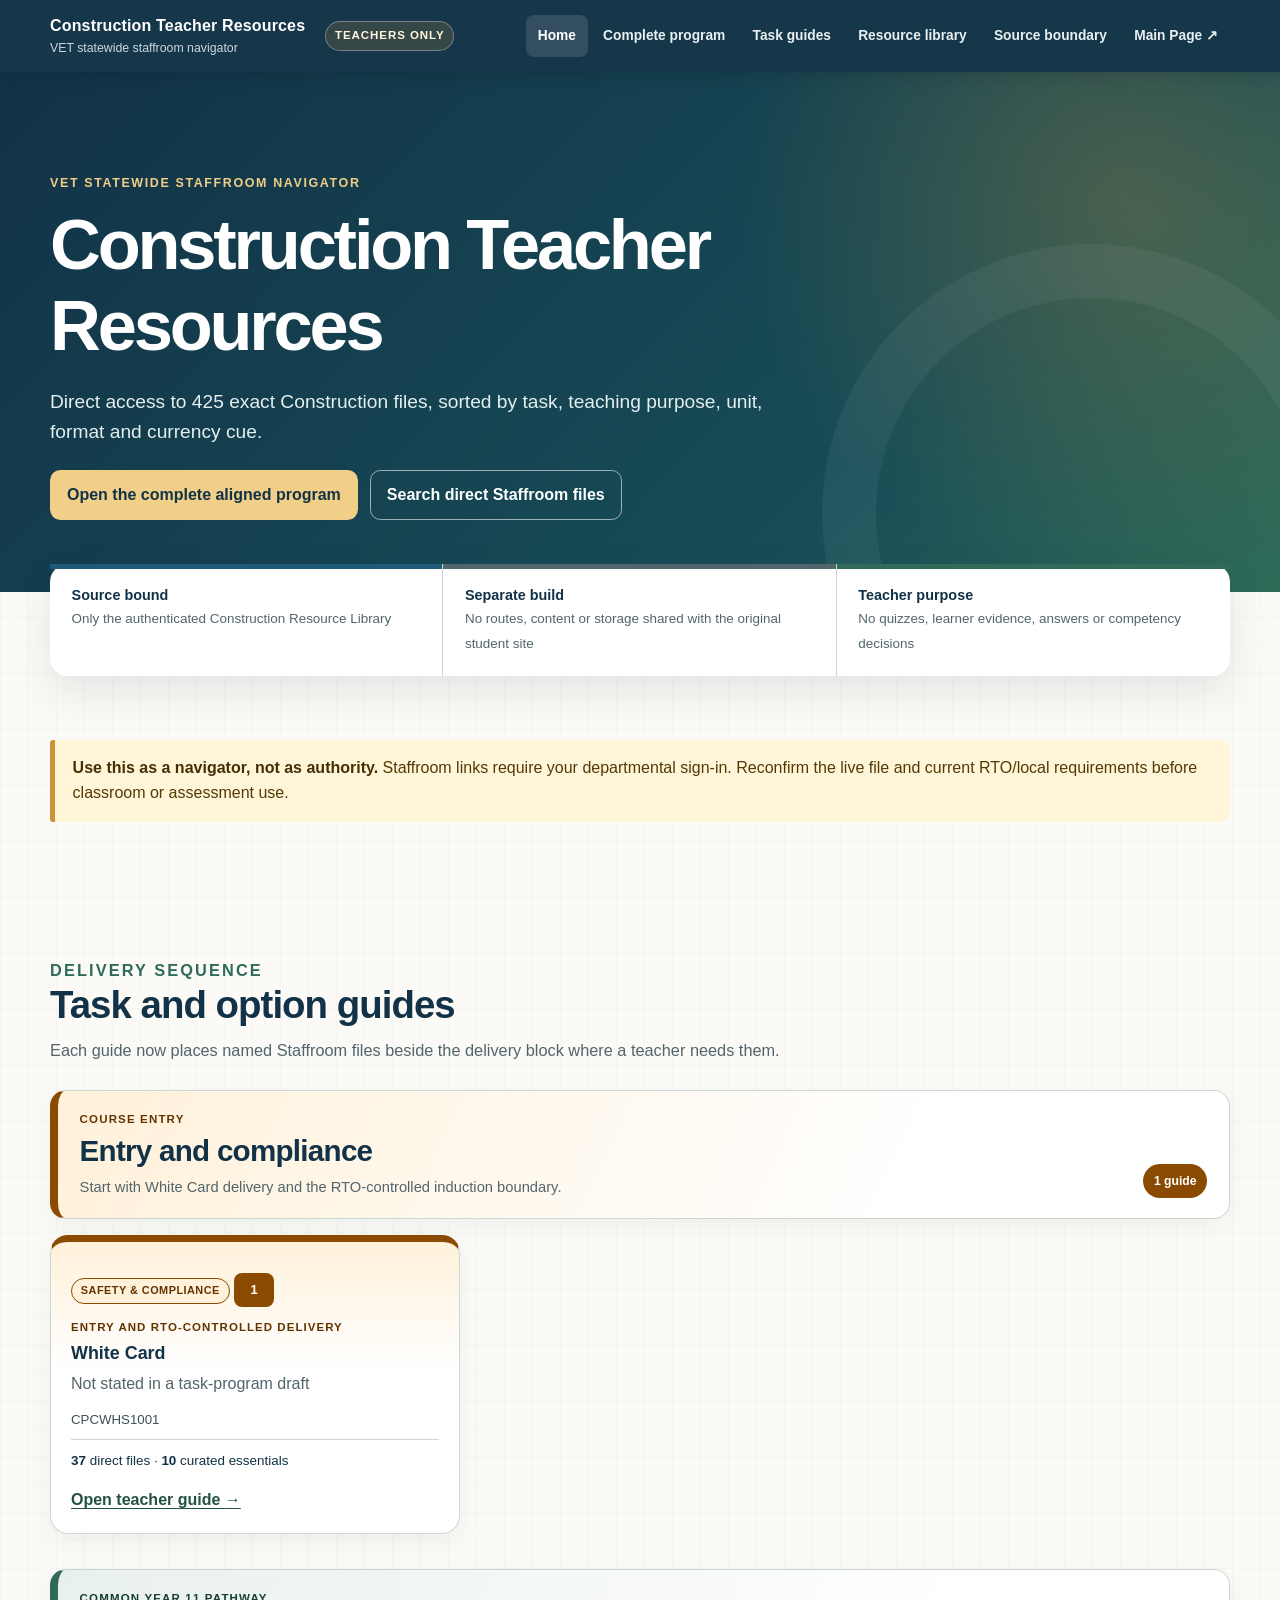
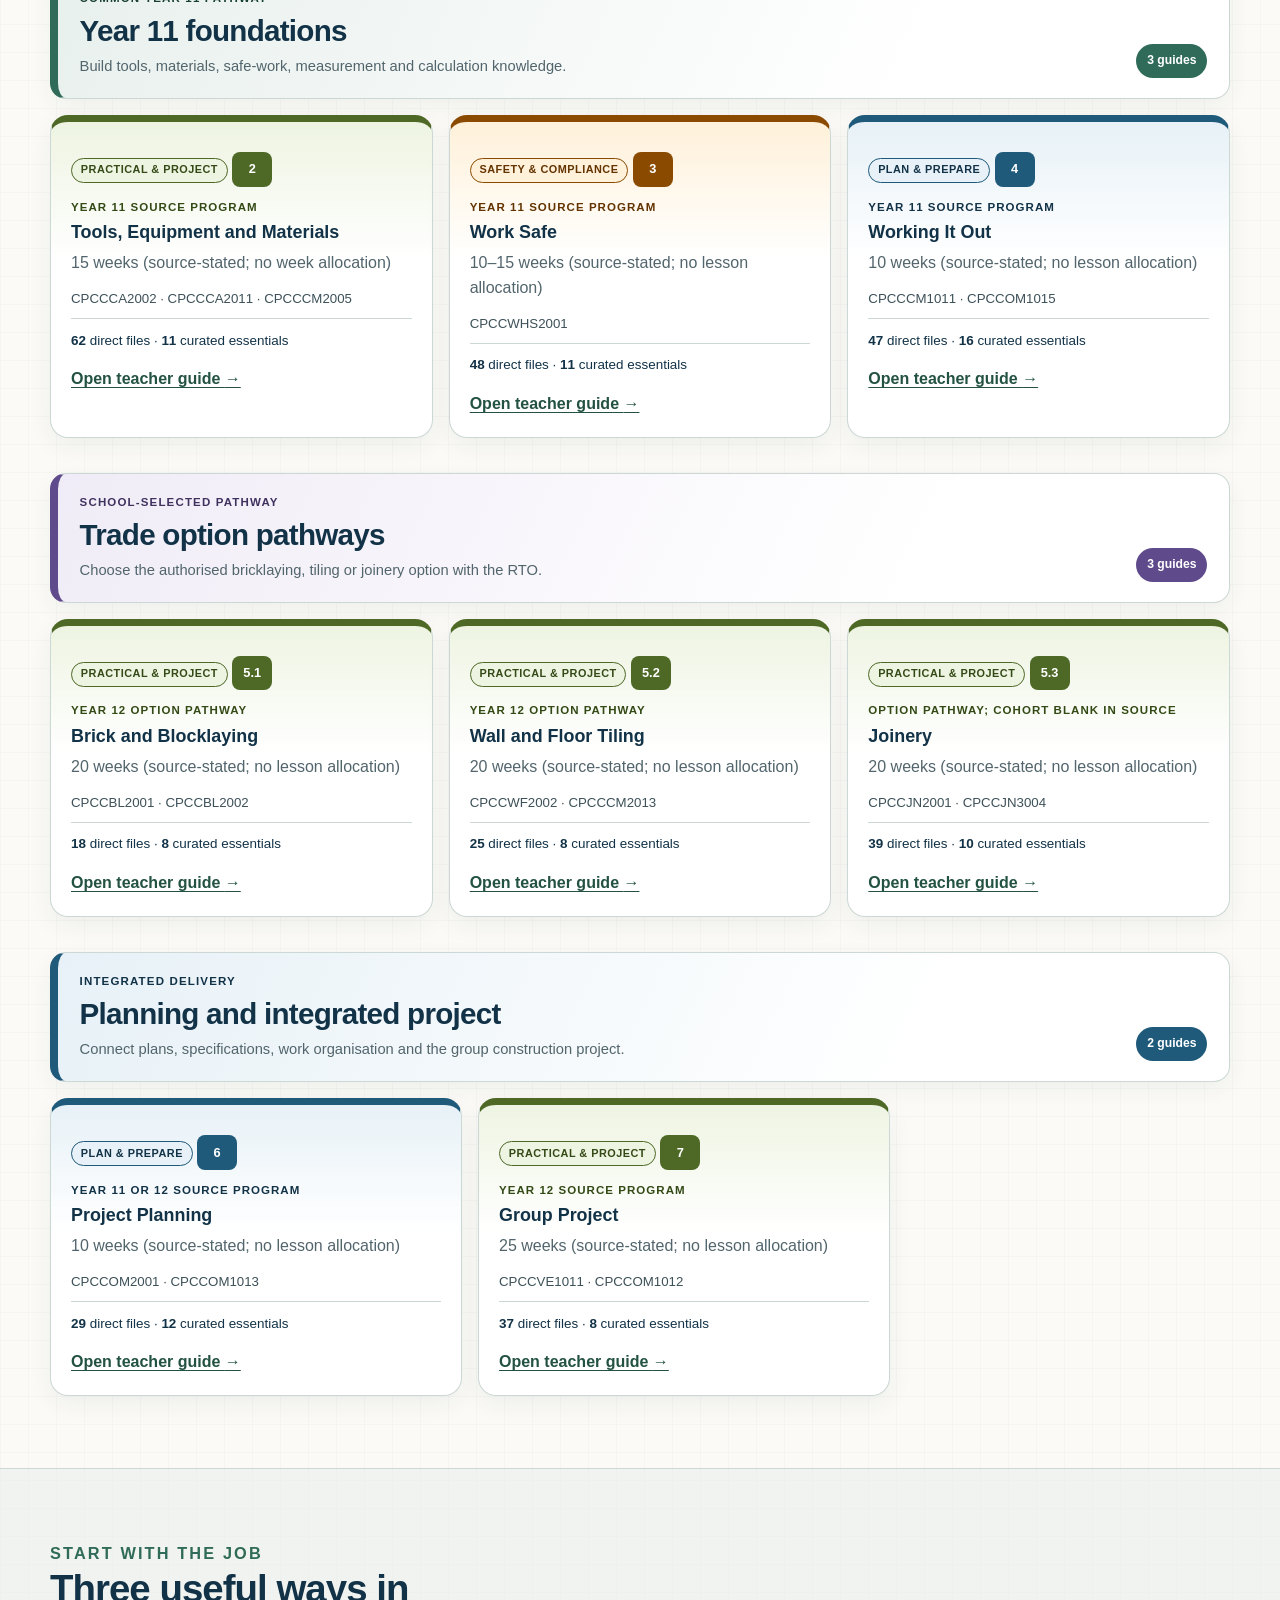
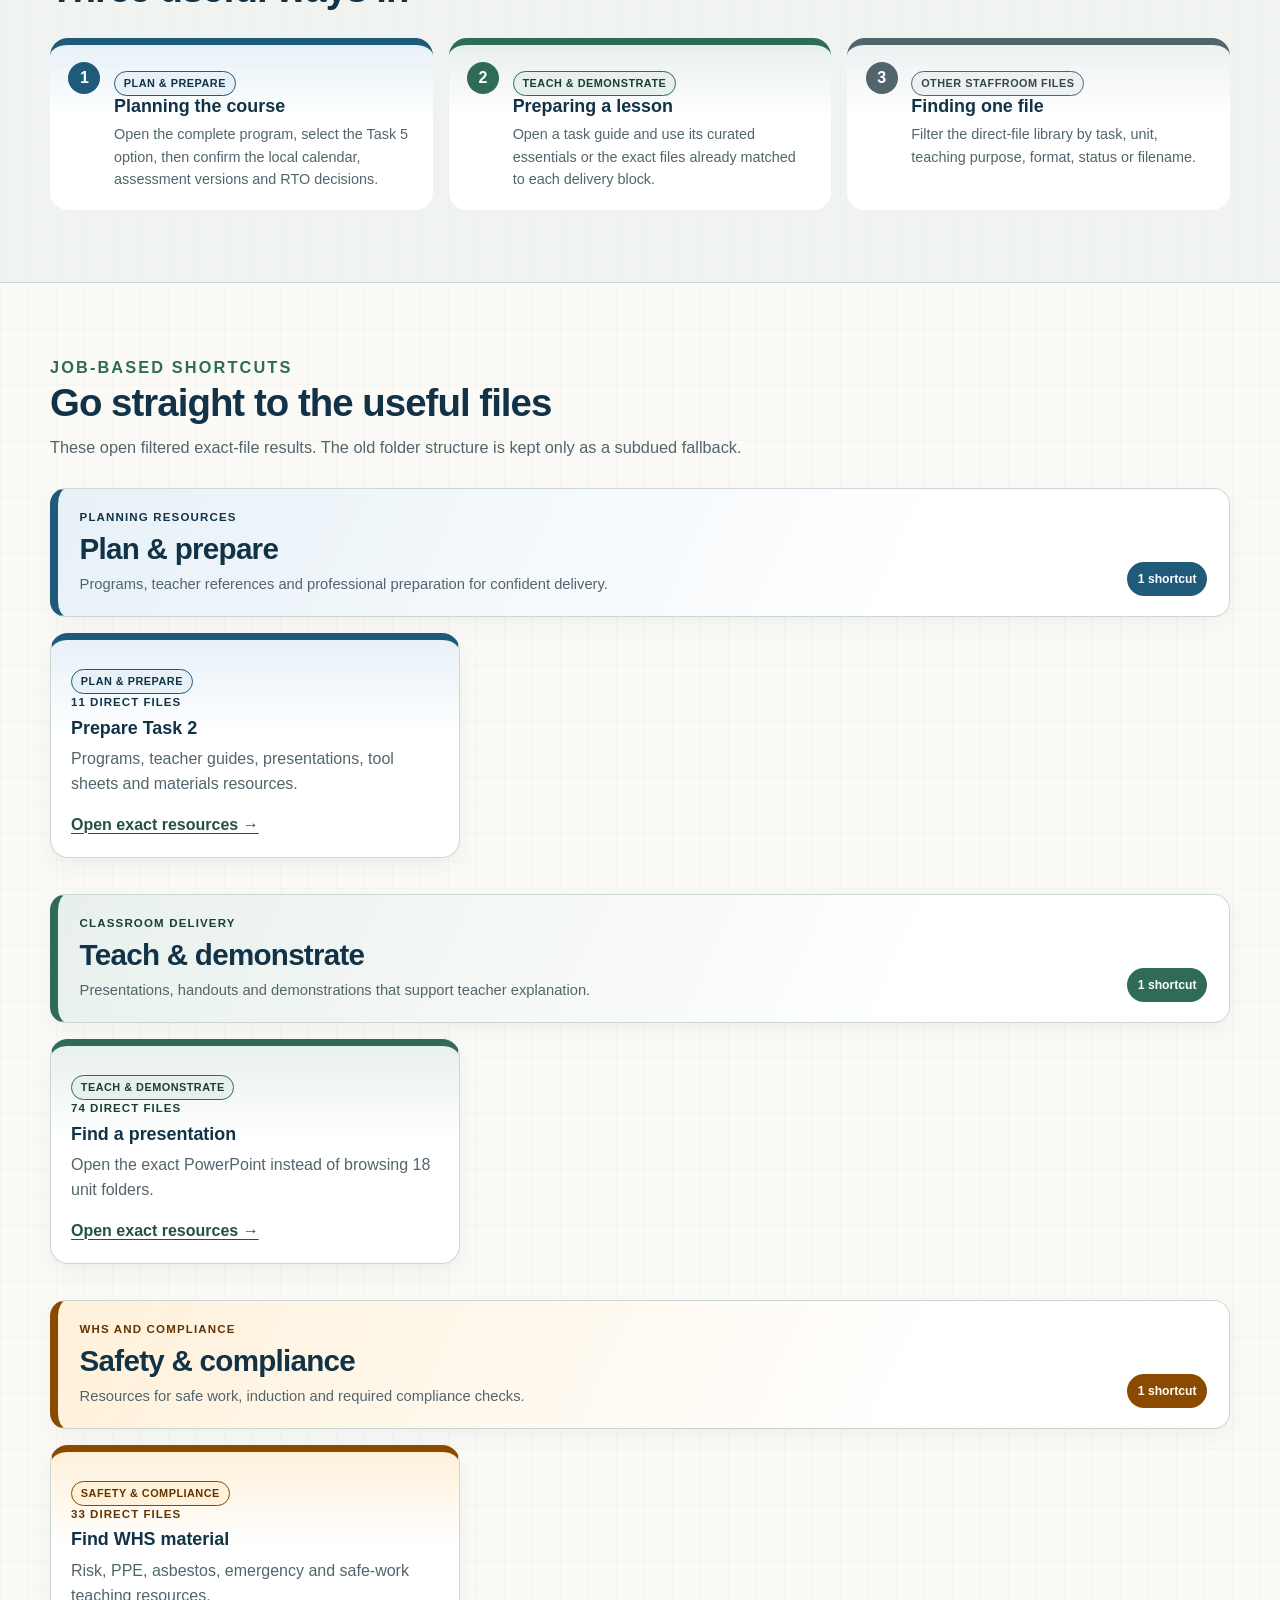
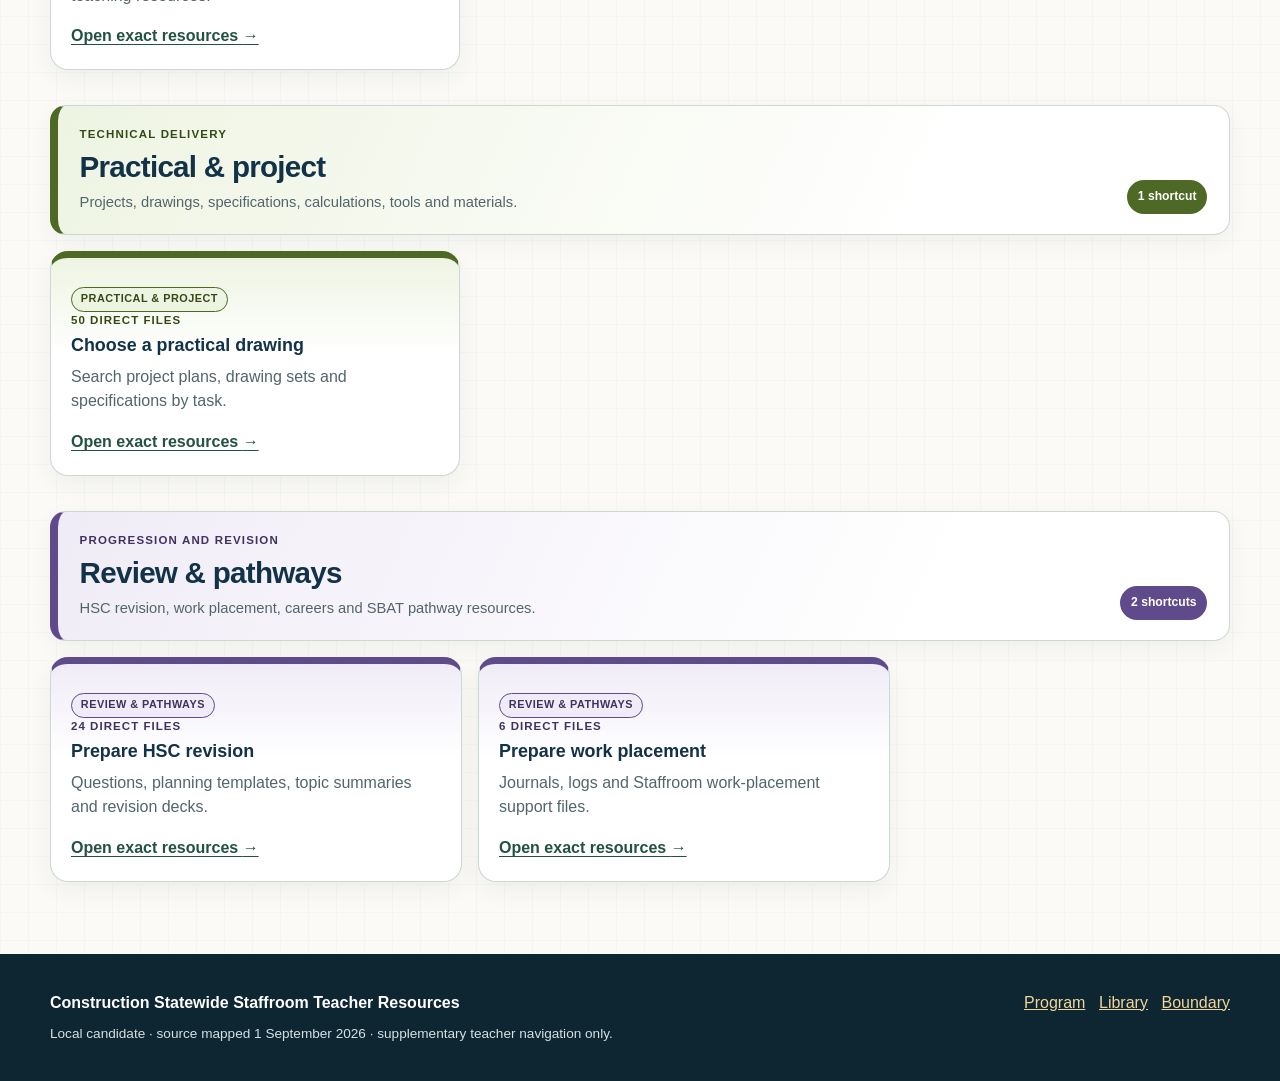
==== index.html @ 8761f5d5 "Publish Construction teacher resource navigator v0.3.0" ====
<!doctype html>
<html lang="en-AU">
<head>
  <meta charset="utf-8">
  <meta name="viewport" content="width=device-width, initial-scale=1">
  <meta name="description" content="Teacher-only navigator for Construction resources held in the VET statewide staffroom.">
  <title>Construction Statewide Staffroom Teacher Resources</title>
  <link rel="icon" href="assets/favicon.svg" type="image/svg+xml">
  <link rel="stylesheet" href="assets/styles.css">
  <script defer src="assets/site-data.js"></script>
  <script defer src="assets/resource-data.js"></script>
  <script defer src="assets/app.js"></script>
</head>
<body data-page="home">
  <a class="skip-link" href="#main">Skip to main content</a>
  <header class="site-header">
    <div class="header-inner">
      <a class="brand" href="index.html"><strong>Construction Teacher Resources</strong><span>VET statewide staffroom navigator</span></a>
      <span class="staff-chip">Teachers only</span>
      <nav class="desktop-nav" aria-label="Primary"><a data-nav="home" href="index.html">Home</a><a data-nav="program" href="program.html">Complete program</a><a data-nav="tasks" href="task.html">Task guides</a><a data-nav="library" href="library.html">Resource library</a><a data-nav="sources" href="sources.html">Source boundary</a><a href="https://stevencowell.github.io/Main-Page/">Main Page ↗</a></nav>
      <details class="mobile-nav"><summary>Menu</summary><nav aria-label="Mobile"><a data-nav="home" href="index.html">Home</a><a data-nav="program" href="program.html">Complete program</a><a data-nav="tasks" href="task.html">Task guides</a><a data-nav="library" href="library.html">Resource library</a><a data-nav="sources" href="sources.html">Source boundary</a><a href="https://stevencowell.github.io/Main-Page/">Main Page ↗</a></nav></details>
    </div>
  </header>
  <main id="main">
    <section class="hero"><div class="hero-inner"><p class="eyebrow">VET statewide staffroom navigator</p><h1>Construction Teacher Resources</h1><p class="hero-lead">Direct access to <span id="source-file-count">420</span> exact Construction files, sorted by task, teaching purpose, unit, format and currency cue.</p><div class="hero-actions"><a class="button primary" href="program.html">Open the complete aligned program</a><a class="button secondary" href="library.html">Search direct Staffroom files</a></div></div></section>
    <div class="trust-strip"><div class="trust-inner"><div class="trust-item" data-category="planning"><strong>Source bound</strong><span>Only the authenticated Construction Resource Library</span></div><div class="trust-item" data-category="reference"><strong>Separate build</strong><span>No routes, content or storage shared with the original student site</span></div><div class="trust-item" data-category="teaching"><strong>Teacher purpose</strong><span>No quizzes, learner evidence, answers or competency decisions</span></div></div></div>
    <section class="section compact"><div class="section-inner"><p class="notice"><strong>Use this as a navigator, not as authority.</strong> Staffroom links require your departmental sign-in. Reconfirm the live file and current RTO/local requirements before classroom or assessment use.</p></div></section>
    <section class="section"><div class="section-inner"><div class="section-heading"><p class="eyebrow" style="color:var(--teal)">Delivery sequence</p><h2>Task and option guides</h2><p>Each guide now places named Staffroom files beside the delivery block where a teacher needs them.</p></div><div id="task-grid" class="category-stack"></div></div></section>
    <section class="section alt"><div class="section-inner"><div class="section-heading"><p class="eyebrow" style="color:var(--teal)">Start with the job</p><h2>Three useful ways in</h2></div><div class="steps"><article class="step" data-category="planning"><p class="card-category-label">Plan &amp; prepare</p><h3>Planning the course</h3><p>Open the complete program, select the Task 5 option, then confirm the local calendar, assessment versions and RTO decisions.</p></article><article class="step" data-category="teaching"><p class="card-category-label">Teach &amp; demonstrate</p><h3>Preparing a lesson</h3><p>Open a task guide and use its curated essentials or the exact files already matched to each delivery block.</p></article><article class="step" data-category="reference"><p class="card-category-label">Other Staffroom files</p><h3>Finding one file</h3><p>Filter the direct-file library by task, unit, teaching purpose, format, status or filename.</p></article></div></div></section>
    <section class="section"><div class="section-inner"><div class="section-heading"><p class="eyebrow" style="color:var(--teal)">Job-based shortcuts</p><h2>Go straight to the useful files</h2><p>These open filtered exact-file results. The old folder structure is kept only as a subdued fallback.</p></div><div id="resource-grid" class="category-stack"></div></div></section>
  </main>
  <footer class="site-footer"><div class="footer-inner"><div><strong>Construction Statewide Staffroom Teacher Resources</strong><p>Local candidate · source mapped 1 September 2026 · supplementary teacher navigation only.</p></div><nav aria-label="Footer"><a href="program.html">Program</a><a href="library.html">Library</a><a href="sources.html">Boundary</a></nav></div></footer>
</body>
</html>
---- assets/styles.css ----
:root {
  --ink: #102a36;
  --navy: #123247;
  --teal: #2f6b58;
  --teal-dark: #235243;
  --gold: #c89437;
  --paper: #fbfaf6;
  --sand: #f1ede2;
  --mist: #e8f0ed;
  --line: #ccd8d5;
  --muted: #52656c;
  --white: #ffffff;
  --warning: #7a4e08;
  --warning-bg: #fff5d9;
  --danger: #8a2e2e;
  --shadow: 0 16px 40px rgba(18, 50, 71, 0.10);
  --radius: 18px;
  --content: 1180px;
}

* { box-sizing: border-box; }

html { scroll-behavior: smooth; }

body {
  margin: 0;
  color: var(--ink);
  background:
    linear-gradient(rgba(18, 50, 71, 0.025) 1px, transparent 1px),
    linear-gradient(90deg, rgba(18, 50, 71, 0.025) 1px, transparent 1px),
    var(--paper);
  background-size: 28px 28px;
  font-family: Arial, Helvetica, sans-serif;
  line-height: 1.55;
}

a { color: var(--teal-dark); }
a:hover { color: var(--navy); }

:focus-visible {
  outline: 3px solid var(--gold);
  outline-offset: 2px;
  box-shadow: 0 0 0 5px var(--navy);
}

.skip-link {
  position: fixed;
  left: 1rem;
  top: -6rem;
  z-index: 1000;
  padding: .8rem 1rem;
  border-radius: .5rem;
  color: var(--white);
  background: var(--navy);
}

.skip-link:focus { top: 1rem; }

.site-header {
  position: sticky;
  top: 0;
  z-index: 100;
  color: var(--white);
  background: rgba(18, 50, 71, .98);
  box-shadow: 0 2px 18px rgba(0, 0, 0, .15);
}

.header-inner {
  width: min(var(--content), calc(100% - 2rem));
  min-height: 72px;
  margin: 0 auto;
  display: flex;
  align-items: center;
  gap: 1.25rem;
}

.brand {
  min-width: 0;
  color: var(--white);
  text-decoration: none;
}

.brand strong { display: block; font-size: 1rem; letter-spacing: .01em; }
.brand span { display: block; color: #c9d9de; font-size: .77rem; }

.staff-chip {
  flex: 0 0 auto;
  padding: .3rem .55rem;
  border: 1px solid rgba(255, 255, 255, .32);
  border-radius: 999px;
  color: #fff6dd;
  background: rgba(200, 148, 55, .18);
  font-size: .72rem;
  font-weight: 700;
  letter-spacing: .08em;
  text-transform: uppercase;
}

.desktop-nav { margin-left: auto; display: flex; align-items: center; gap: .2rem; }
.desktop-nav a {
  padding: .65rem .75rem;
  border-radius: .5rem;
  color: #e8f0f2;
  font-size: .86rem;
  font-weight: 700;
  text-decoration: none;
}
.desktop-nav a:hover,
.desktop-nav a[aria-current="page"] { color: var(--white); background: rgba(255, 255, 255, .12); }

.mobile-nav { display: none; margin-left: auto; }
.mobile-nav summary { cursor: pointer; list-style: none; padding: .6rem .75rem; border: 1px solid #6f8791; border-radius: .5rem; font-weight: 700; }
.mobile-nav summary::-webkit-details-marker { display: none; }
.mobile-nav[open] nav {
  position: absolute;
  top: 64px;
  left: 1rem;
  right: 1rem;
  display: grid;
  padding: .7rem;
  border: 1px solid #5f7680;
  border-radius: .75rem;
  background: var(--navy);
  box-shadow: var(--shadow);
}
.mobile-nav nav a { padding: .72rem; color: var(--white); text-decoration: none; }

main { min-height: 70vh; }

.hero {
  position: relative;
  overflow: hidden;
  color: var(--white);
  background:
    radial-gradient(circle at 88% 25%, rgba(200, 148, 55, .28), transparent 24rem),
    linear-gradient(135deg, #123247 0%, #174d57 70%, #2f6b58 100%);
}

.hero::after {
  content: "";
  position: absolute;
  right: -80px;
  bottom: -190px;
  width: 430px;
  height: 430px;
  border: 54px solid rgba(255, 255, 255, .05);
  border-radius: 50%;
}

.hero-inner {
  position: relative;
  z-index: 1;
  width: min(var(--content), calc(100% - 2rem));
  margin: 0 auto;
  padding: clamp(3.5rem, 8vw, 6.5rem) 0 4.5rem;
}

.eyebrow {
  margin: 0 0 .7rem;
  color: #f0ce88;
  font-size: .78rem;
  font-weight: 800;
  letter-spacing: .13em;
  text-transform: uppercase;
}

h1, h2, h3 { line-height: 1.15; }
h1 { max-width: 850px; margin: 0; font-size: clamp(2.3rem, 5.5vw, 4.8rem); letter-spacing: -.045em; }
h2 { margin: 0 0 .65rem; color: var(--navy); font-size: clamp(1.65rem, 3vw, 2.45rem); letter-spacing: -.025em; }
h3 { margin: 0; color: var(--navy); font-size: 1.12rem; }

.hero-lead { max-width: 760px; margin: 1.25rem 0 0; color: #e4eff0; font-size: clamp(1rem, 2vw, 1.2rem); }

.hero-actions, .button-row { display: flex; flex-wrap: wrap; gap: .75rem; margin-top: 1.5rem; }

.button {
  display: inline-flex;
  min-height: 44px;
  align-items: center;
  justify-content: center;
  gap: .45rem;
  padding: .72rem 1rem;
  border: 1px solid transparent;
  border-radius: .65rem;
  color: var(--white);
  background: var(--teal);
  font-weight: 800;
  text-decoration: none;
  cursor: pointer;
}
.button:hover { color: var(--white); background: var(--teal-dark); }
.button.primary { color: var(--navy); background: #f2cf88; }
.button.primary:hover { background: #ffe0a1; }
.button.secondary { border-color: #9db1b8; color: var(--white); background: transparent; }
.button.secondary:hover { background: rgba(255, 255, 255, .1); }
.button.quiet { border-color: var(--line); color: var(--navy); background: var(--white); }
.button.quiet:hover { background: var(--mist); }

.trust-strip {
  margin-top: -1.75rem;
  position: relative;
  z-index: 2;
}

.trust-inner {
  width: min(var(--content), calc(100% - 2rem));
  margin: 0 auto;
  display: grid;
  grid-template-columns: repeat(3, 1fr);
  border-radius: var(--radius);
  background: var(--white);
  box-shadow: var(--shadow);
}

.trust-item { padding: 1.25rem 1.35rem; border-right: 1px solid var(--line); }
.trust-item:last-child { border-right: 0; }
.trust-item strong { display: block; color: var(--navy); font-size: .9rem; }
.trust-item span { color: var(--muted); font-size: .84rem; }

.section { padding: 4.5rem 0; }
.section.compact { padding: 3rem 0; }
.section.alt { background: rgba(232, 240, 237, .58); border-block: 1px solid var(--line); }
.section-inner { width: min(var(--content), calc(100% - 2rem)); margin: 0 auto; }
.section-heading { max-width: 780px; margin-bottom: 1.7rem; }
.section-heading p { margin: 0; color: var(--muted); font-size: 1.02rem; }

[data-category="planning"] { --category-accent: #1f5a7a; --category-soft: #e7f1f7; --category-text: #123247; }
[data-category="teaching"] { --category-accent: #2f6b58; --category-soft: #e8f0ed; --category-text: #173f33; }
[data-category="safety"] { --category-accent: #8a4b00; --category-soft: #fff1da; --category-text: #633300; }
[data-category="practical"] { --category-accent: #4e6826; --category-soft: #eef4e2; --category-text: #344a16; }
[data-category="pathways"] { --category-accent: #5f4b8b; --category-soft: #f0ecf7; --category-text: #40325f; }
[data-category="controlled"] { --category-accent: #8a2e2e; --category-soft: #fff0ed; --category-text: #5f2222; }
[data-category="reference"] { --category-accent: #52656c; --category-soft: #edf1f2; --category-text: #34464c; }

.category-stack { display: grid; gap: 2.2rem; }
.category-group { min-width: 0; }
.category-banner {
  display: flex;
  min-width: 0;
  align-items: end;
  justify-content: space-between;
  gap: 1.4rem;
  margin-bottom: 1rem;
  padding: 1.25rem 1.35rem;
  border: 1px solid var(--line);
  border-left: 8px solid var(--category-accent);
  border-radius: 1rem;
  background: linear-gradient(115deg, var(--category-soft), rgba(255, 255, 255, .96) 74%);
  box-shadow: 0 7px 22px rgba(18, 50, 71, .055);
}
.category-banner > div { min-width: 0; }
.category-banner h2, .category-banner h3 { margin: 0; color: var(--navy); }
.category-banner h3 { font-size: clamp(1.35rem, 2.6vw, 1.85rem); letter-spacing: -.025em; }
.category-banner p:not(.category-kicker) { max-width: 760px; margin: .45rem 0 0; color: var(--muted); font-size: .92rem; }
.category-kicker {
  margin: 0 0 .35rem;
  color: var(--category-text);
  font-size: .72rem;
  font-weight: 900;
  letter-spacing: .1em;
  text-transform: uppercase;
}
.category-count {
  flex: 0 0 auto;
  display: inline-flex;
  min-height: 34px;
  align-items: center;
  padding: .38rem .68rem;
  border-radius: 999px;
  color: var(--white);
  background: var(--category-accent);
  font-size: .76rem;
  font-weight: 800;
  white-space: nowrap;
}
.category-card-grid.cards-1 { max-width: 410px; grid-template-columns: minmax(0, 410px); }
.category-card-grid.cards-2 { max-width: 840px; grid-template-columns: repeat(2, minmax(0, 1fr)); }
.category-section .category-banner { margin-bottom: 1.35rem; }
.category-hero { box-shadow: inset 0 -8px 0 var(--category-accent); }

.notice {
  padding: 1rem 1.1rem;
  border-left: 5px solid var(--gold);
  border-radius: .2rem .7rem .7rem .2rem;
  color: #543905;
  background: var(--warning-bg);
}
.notice strong { color: #453004; }
.notice.danger { border-left-color: var(--danger); color: #5f2222; background: #fff0ed; }

.card-grid { display: grid; grid-template-columns: repeat(3, minmax(0, 1fr)); gap: 1rem; }
.card {
  min-width: 0;
  padding: 1.25rem;
  border: 1px solid var(--line);
  border-radius: var(--radius);
  background: rgba(255, 255, 255, .92);
  box-shadow: 0 8px 24px rgba(18, 50, 71, .06);
}
.card:hover { border-color: #91aba3; box-shadow: 0 12px 28px rgba(18, 50, 71, .1); }
.card .kicker { margin: 0 0 .35rem; color: var(--teal); font-size: .72rem; font-weight: 800; letter-spacing: .09em; text-transform: uppercase; }
.card p { margin: .55rem 0 0; color: var(--muted); }
.card .meta { margin-top: .8rem; color: #3d5158; font-size: .83rem; }
.card-actions { display: flex; flex-wrap: wrap; gap: .45rem; margin-top: 1rem; }
.text-link { font-weight: 800; text-decoration-thickness: 1px; text-underline-offset: 3px; }

.task-card { position: relative; padding-top: 1.7rem; }
.task-number {
  display: inline-grid;
  min-width: 2.5rem;
  height: 2.15rem;
  place-items: center;
  margin-bottom: .75rem;
  padding: 0 .5rem;
  border-radius: .5rem;
  color: var(--white);
  background: var(--navy);
  font-size: .8rem;
  font-weight: 800;
}

.steps { display: grid; grid-template-columns: repeat(3, minmax(0, 1fr)); gap: 1rem; counter-reset: steps; }
.step { position: relative; padding: 1.25rem 1.25rem 1.25rem 4rem; border-radius: var(--radius); background: var(--sand); counter-increment: steps; }
.step::before { content: counter(steps); position: absolute; left: 1.15rem; top: 1.1rem; width: 2rem; height: 2rem; display: grid; place-items: center; border-radius: 50%; color: var(--white); background: var(--teal); font-weight: 800; }
.step p { margin: .4rem 0 0; color: var(--muted); font-size: .9rem; }

.page-hero { color: var(--white); background: linear-gradient(135deg, var(--navy), #235968); }
.page-hero .hero-inner { padding-block: 3rem; }
.page-hero h1 { font-size: clamp(2rem, 4.5vw, 3.6rem); }

.breadcrumb { display: flex; flex-wrap: wrap; gap: .35rem; margin-bottom: 1rem; color: #cfdee2; font-size: .85rem; }
.breadcrumb a { color: #ecf5f6; }

.control-grid { display: grid; grid-template-columns: repeat(2, minmax(0, 1fr)); overflow: hidden; border: 1px solid var(--line); border-radius: var(--radius); background: var(--white); }
.control-item { display: grid; grid-template-columns: minmax(8rem, .7fr) minmax(0, 1.3fr); border-bottom: 1px solid var(--line); }
.control-item:nth-last-child(-n+2) { border-bottom: 0; }
.control-label, .control-value { padding: .8rem .9rem; }
.control-label { color: var(--navy); background: var(--mist); font-size: .8rem; font-weight: 800; }
.control-value { min-width: 0; overflow-wrap: anywhere; }

.table-wrap { max-width: 100%; overflow-x: auto; border: 1px solid var(--line); border-radius: .8rem; background: var(--white); }
.table-wrap:focus { outline: 3px solid var(--gold); outline-offset: 2px; }
table { width: 100%; border-collapse: collapse; }
th, td { padding: .75rem .8rem; border-bottom: 1px solid var(--line); text-align: left; vertical-align: top; }
th { color: var(--white); background: var(--navy); font-size: .82rem; }
td { font-size: .9rem; }
tbody tr:nth-child(even) { background: #f8faf7; }
tbody tr:last-child td { border-bottom: 0; }

.sequence { display: grid; gap: .8rem; }
.sequence-item { display: grid; grid-template-columns: 3.2rem 1fr; gap: 1rem; padding: 1rem; border: 1px solid var(--line); border-radius: .8rem; background: var(--white); }
.sequence-index { width: 2.65rem; height: 2.65rem; display: grid; place-items: center; border-radius: .55rem; color: var(--white); background: var(--teal); font-size: .82rem; font-weight: 800; }
.sequence-item p { margin: .4rem 0 0; color: var(--muted); }
.sequence-meta { display: grid; grid-template-columns: 1fr 1fr; gap: .75rem; margin-top: .75rem; font-size: .84rem; }
.sequence-meta div { padding: .65rem .7rem; border-radius: .55rem; background: var(--sand); }
.sequence-item[data-category] { border-left: 5px solid var(--category-accent); background: linear-gradient(100deg, var(--category-soft), var(--white) 30%); }

.check-list { margin: 1rem 0 0; padding-left: 1.2rem; }
.check-list li { margin: .45rem 0; }

.task-switcher { display: grid; grid-template-columns: minmax(11rem, 18rem) 1fr; gap: 1rem; align-items: end; margin-bottom: 1.5rem; }
label { display: block; margin-bottom: .35rem; color: var(--navy); font-size: .82rem; font-weight: 800; }
select, input[type="search"] { width: 100%; min-height: 46px; padding: .7rem .8rem; border: 1px solid #91a7ae; border-radius: .55rem; color: var(--ink); background: var(--white); font: inherit; }

.search-panel { display: grid; grid-template-columns: 1fr auto; gap: .8rem; align-items: end; margin-bottom: 1.3rem; }
.result-count { margin: 0 0 .7rem; color: var(--muted); font-size: .86rem; }

.library-group { margin: 1.3rem 0; border: 1px solid var(--line); border-radius: var(--radius); background: var(--white); overflow: hidden; }
.library-head { display: grid; grid-template-columns: 1fr auto; gap: 1rem; align-items: center; padding: 1.1rem 1.2rem; background: var(--mist); }
.library-head p { margin: .35rem 0 0; color: var(--muted); }
.currency-note { margin: 0; padding: .8rem 1.2rem; border-top: 1px solid var(--line); color: var(--warning); background: #fffaf0; font-size: .84rem; }
.resource-list { list-style: none; margin: 0; padding: 0; display: grid; grid-template-columns: repeat(2, minmax(0, 1fr)); }
.resource-list li { min-width: 0; border-top: 1px solid var(--line); }
.resource-list li:nth-child(odd) { border-right: 1px solid var(--line); }
.resource-list a { display: flex; min-height: 48px; align-items: center; justify-content: space-between; gap: .75rem; padding: .75rem 1rem; color: var(--ink); text-decoration: none; overflow-wrap: anywhere; }
.resource-list a:hover { background: #f7faf8; }
.resource-list .arrow { flex: 0 0 auto; color: var(--teal); font-weight: 800; }

.direct-count {
  padding-top: .7rem;
  border-top: 1px solid var(--line);
  color: var(--navy) !important;
  font-size: .84rem;
}

.resource-card-grid {
  display: grid;
  grid-template-columns: repeat(3, minmax(0, 1fr));
  gap: 1rem;
}

.resource-card {
  min-width: 0;
  display: flex;
  flex-direction: column;
  padding: 1.05rem;
  border: 1px solid var(--line);
  border-radius: .9rem;
  background: var(--white);
  box-shadow: 0 7px 20px rgba(18, 50, 71, .055);
}

.resource-card:hover { border-color: #8da89f; }
.resource-card h3 { margin-top: .65rem; overflow-wrap: anywhere; font-size: 1rem; }
.resource-purpose { margin: .55rem 0 0; color: var(--muted); font-size: .88rem; }
.resource-badges, .tag-row { display: flex; flex-wrap: wrap; gap: .35rem; }

.card[data-category],
.resource-card[data-category],
.step[data-category] {
  border-top: 7px solid var(--category-accent);
  background: linear-gradient(180deg, var(--category-soft) 0, rgba(255, 255, 255, .98) 44%);
}
.card[data-category]:hover,
.resource-card[data-category]:hover { border-color: #91aba3; border-top-color: var(--category-accent); }
.card[data-category] .kicker { color: var(--category-text); }
.task-card[data-category] .task-number,
.sequence-item[data-category] .sequence-index,
.step[data-category]::before { background: var(--category-accent); }
.trust-item[data-category] { box-shadow: inset 0 5px 0 var(--category-accent); }

.card-category-line {
  display: flex;
  min-width: 0;
  flex-wrap: wrap;
  align-items: center;
  gap: .45rem .65rem;
  margin-bottom: .75rem;
}
.card-category-label {
  display: inline-flex;
  width: fit-content;
  max-width: 100%;
  align-items: center;
  margin: 0 0 .7rem;
  padding: .3rem .55rem;
  border: 1px solid var(--category-accent);
  border-radius: 999px;
  color: var(--category-text) !important;
  background: var(--category-soft);
  font-size: .68rem !important;
  font-weight: 900;
  letter-spacing: .045em;
  line-height: 1.25;
  text-transform: uppercase;
  overflow-wrap: anywhere;
}
.card-category-line .card-category-label { margin: 0; }
.purpose-label { min-width: 0; color: #4f6269; font-size: .73rem; font-weight: 800; overflow-wrap: anywhere; }

.file-badge, .status-badge, .tag, .mini-file {
  display: inline-flex;
  align-items: center;
  width: fit-content;
  padding: .22rem .45rem;
  border-radius: .35rem;
  font-size: .68rem;
  font-weight: 800;
  line-height: 1.25;
}

.file-badge { color: var(--white); background: var(--navy); letter-spacing: .04em; text-transform: uppercase; }
.status-badge { color: #334850; background: #edf1ef; }
.status-badge.essential { color: #274516; background: #e4f1d8; }
.status-badge.controlled { color: #702020; background: #ffe6e1; }
.status-badge.draft { color: #704a06; background: #fff0c6; }
.status-badge.dated, .status-badge.duplicate { color: #5e4b19; background: #f4ecd2; }
.status-badge.archive { color: #5b5b5b; background: #e7e7e7; }
.tag-row { margin-top: .75rem; }
.tag { color: #315346; background: var(--mist); }
.tag.unit { color: #59400f; background: #f8eccf; }

.breadcrumb-path {
  margin: .75rem 0 0;
  padding-top: .7rem;
  border-top: 1px solid var(--line);
  color: #64737a;
  font-size: .72rem;
  overflow-wrap: anywhere;
}

.modified { margin: .3rem 0 0; color: #6c777c; font-size: .72rem; }
.resource-actions { display: flex; flex-wrap: wrap; align-items: center; gap: .6rem; margin-top: auto; padding-top: .9rem; }
.button.direct { min-height: 44px; padding: .58rem .78rem; color: var(--white); background: var(--teal); font-size: .8rem; }
.button.direct:hover { color: var(--white); background: var(--teal-dark); }
.folder-fallback { color: #617078; font-size: .74rem; font-weight: 700; }
.folder-fallback:hover { color: var(--navy); }

.block-resources {
  margin-top: .85rem;
  padding: .8rem;
  border-left: 4px solid var(--teal);
  border-radius: .15rem .65rem .65rem .15rem;
  background: #f1f7f4;
}

.block-resources h4 { margin: 0 0 .45rem; color: var(--navy); font-size: .8rem; text-transform: uppercase; letter-spacing: .05em; }
.block-resources ul { list-style: none; margin: 0; padding: 0; display: grid; gap: .35rem; }
.block-resources a { display: grid; grid-template-columns: auto 1fr auto; gap: .5rem; align-items: center; min-height: 44px; padding: .45rem .5rem; border-radius: .4rem; color: var(--ink); background: var(--white); text-decoration: none; overflow-wrap: anywhere; }
.block-resources a:hover { background: #e8f2ee; }
.mini-file { color: var(--white); background: var(--teal); text-transform: uppercase; }
.resource-gap { margin-top: .8rem !important; padding: .65rem; border-radius: .5rem; color: var(--warning) !important; background: var(--warning-bg); font-size: .82rem; }
.folder-note { margin-top: 1.1rem; color: #bfcfd3 !important; font-size: .78rem; text-transform: uppercase; letter-spacing: .05em; }
.block-resources[data-category] { border-left-color: var(--category-accent); background: var(--category-soft); }

.filter-panel {
  display: grid;
  grid-template-columns: repeat(4, minmax(0, 1fr));
  gap: .85rem;
  align-items: end;
  padding: 1rem;
  border: 1px solid var(--line);
  border-radius: var(--radius);
  background: var(--white);
}

.search-wide { grid-column: span 2; }
.filter-checks { grid-column: span 3; display: flex; flex-wrap: wrap; align-items: center; gap: 1rem; min-height: 44px; }
.filter-checks label { display: flex; align-items: center; gap: .45rem; margin: 0; font-weight: 700; }
.filter-checks input { width: 1.05rem; height: 1.05rem; accent-color: var(--teal); }
.results-summary { display: flex; justify-content: space-between; gap: 1rem; margin: 1rem 0 .7rem; color: var(--muted); font-size: .82rem; }
.results-summary p { margin: 0; }
.library-category { margin: 2.5rem 0 3.2rem; }
.library-purpose { margin: 1.35rem 0 2rem; }
.library-purpose-head { display: flex; justify-content: space-between; gap: 1rem; align-items: end; margin-bottom: .85rem; padding: .8rem .95rem; border: 1px solid var(--line); border-left: 6px solid var(--category-accent); border-radius: .7rem; background: var(--category-soft); }
.library-purpose-head h3 { font-size: 1.15rem; }
.library-purpose-head p { margin: .25rem 0 0; color: var(--muted); font-size: .82rem; }
.library-purpose-head .library-purpose-kicker { margin: 0 0 .2rem; color: var(--category-text); font-size: .68rem; font-weight: 900; letter-spacing: .08em; text-transform: uppercase; }

.two-column { display: grid; grid-template-columns: 1.2fr .8fr; gap: 1.2rem; align-items: start; }
.side-panel { padding: 1.2rem; border-radius: var(--radius); color: var(--white); background: var(--navy); }
.side-panel h2, .side-panel h3 { color: var(--white); }
.side-panel p { color: #d8e5e8; }
.side-panel a { color: #ffe1a6; }

.site-footer { color: #d5e1e4; background: #0d2632; }
.footer-inner { width: min(var(--content), calc(100% - 2rem)); margin: 0 auto; padding: 2.3rem 0; display: grid; grid-template-columns: 1.4fr .8fr; gap: 2rem; }
.site-footer strong { color: var(--white); }
.site-footer p { margin: .45rem 0 0; font-size: .85rem; }
.site-footer nav { display: flex; flex-wrap: wrap; gap: .85rem; justify-content: flex-end; align-content: start; }
.site-footer a { color: #f2d59b; }

.sr-only { position: absolute; width: 1px; height: 1px; padding: 0; margin: -1px; overflow: hidden; clip: rect(0, 0, 0, 0); white-space: nowrap; border: 0; }
[hidden] { display: none !important; }

@media (max-width: 900px) {
  .desktop-nav { display: none; }
  .mobile-nav { display: block; }
  .card-grid, .steps, .resource-card-grid { grid-template-columns: repeat(2, minmax(0, 1fr)); }
  .filter-panel { grid-template-columns: repeat(2, minmax(0, 1fr)); }
  .filter-checks { grid-column: span 2; }
  .two-column { grid-template-columns: 1fr; }
  .category-card-grid.cards-2 { max-width: none; }
}

@media (max-width: 650px) {
  .header-inner { width: min(100% - 1.2rem, var(--content)); min-height: 64px; }
  .brand span, .staff-chip { display: none; }
  .hero-inner, .section-inner, .trust-inner, .footer-inner { width: min(100% - 1.2rem, var(--content)); }
  .hero-inner { padding-block: 3rem; }
  .trust-inner { grid-template-columns: 1fr; }
  .trust-item { border-right: 0; border-bottom: 1px solid var(--line); }
  .trust-item:last-child { border-bottom: 0; }
  .section { padding: 3.3rem 0; }
  .card-grid, .steps, .resource-list, .control-grid, .resource-card-grid, .filter-panel { grid-template-columns: 1fr; }
  .search-wide, .filter-checks { grid-column: auto; }
  .filter-checks { display: grid; gap: .65rem; }
  .results-summary { display: grid; }
  .resource-list li:nth-child(odd) { border-right: 0; }
  .control-item { grid-template-columns: 1fr; }
  .control-item:nth-last-child(-n+2) { border-bottom: 1px solid var(--line); }
  .control-item:last-child { border-bottom: 0; }
  .control-label { padding-bottom: .35rem; }
  .control-value { padding-top: .35rem; }
  .task-switcher, .search-panel, .library-head, .sequence-meta { grid-template-columns: 1fr; }
  .library-head .button { width: 100%; }
  .category-banner { align-items: flex-start; flex-direction: column; gap: .8rem; padding: 1rem; }
  .category-count { white-space: normal; }
  .category-card-grid.cards-1, .category-card-grid.cards-2 { max-width: none; grid-template-columns: 1fr; }
  .library-purpose-head { align-items: flex-start; flex-direction: column; }
  .sequence-item { grid-template-columns: 2.7rem minmax(0, 1fr); gap: .7rem; }
  .sequence-index { width: 2.4rem; height: 2.4rem; }
  .footer-inner { grid-template-columns: 1fr; }
  .site-footer nav { justify-content: flex-start; }
}

@media (max-width: 390px) {
  h1 { font-size: 2.05rem; }
  .hero-actions .button, .button-row .button { width: 100%; }
  .card, .library-group { border-radius: .85rem; }
  .category-stack { gap: 1.7rem; }
  .category-banner { padding: .85rem; border-left-width: 6px; }
  .category-banner h2, .category-banner h3 { overflow-wrap: anywhere; }
  .card-category-line { align-items: flex-start; flex-direction: column; }
  .sequence-item { padding: .85rem; }
}

@media print {
  .site-header, .hero-actions, .button-row, .task-switcher, .search-panel, .site-footer, .skip-link { display: none !important; }
  body { color: #000; background: #fff; font-size: 10pt; }
  .hero, .page-hero { color: #000; background: #fff; border-bottom: 2px solid #000; }
  .hero::after { display: none; }
  .hero-lead, .breadcrumb { color: #222; }
  .section { padding: 1rem 0; }
  .card, .library-group, .sequence-item, .control-grid { break-inside: avoid; box-shadow: none; }
  .category-banner { break-inside: avoid; border: 1px solid #000; border-left-width: 5px; color: #000; background: #fff; box-shadow: none; }
  .category-banner h2, .category-banner h3, .category-banner p, .category-kicker { color: #000 !important; }
  .category-count, .card-category-label { border: 1px solid #000; color: #000 !important; background: #fff; }
  .card[data-category], .resource-card[data-category], .step[data-category], .sequence-item[data-category] { border-color: #555; border-top-color: #000; color: #000; background: #fff; }
  a { color: #000; text-decoration: none; }
}
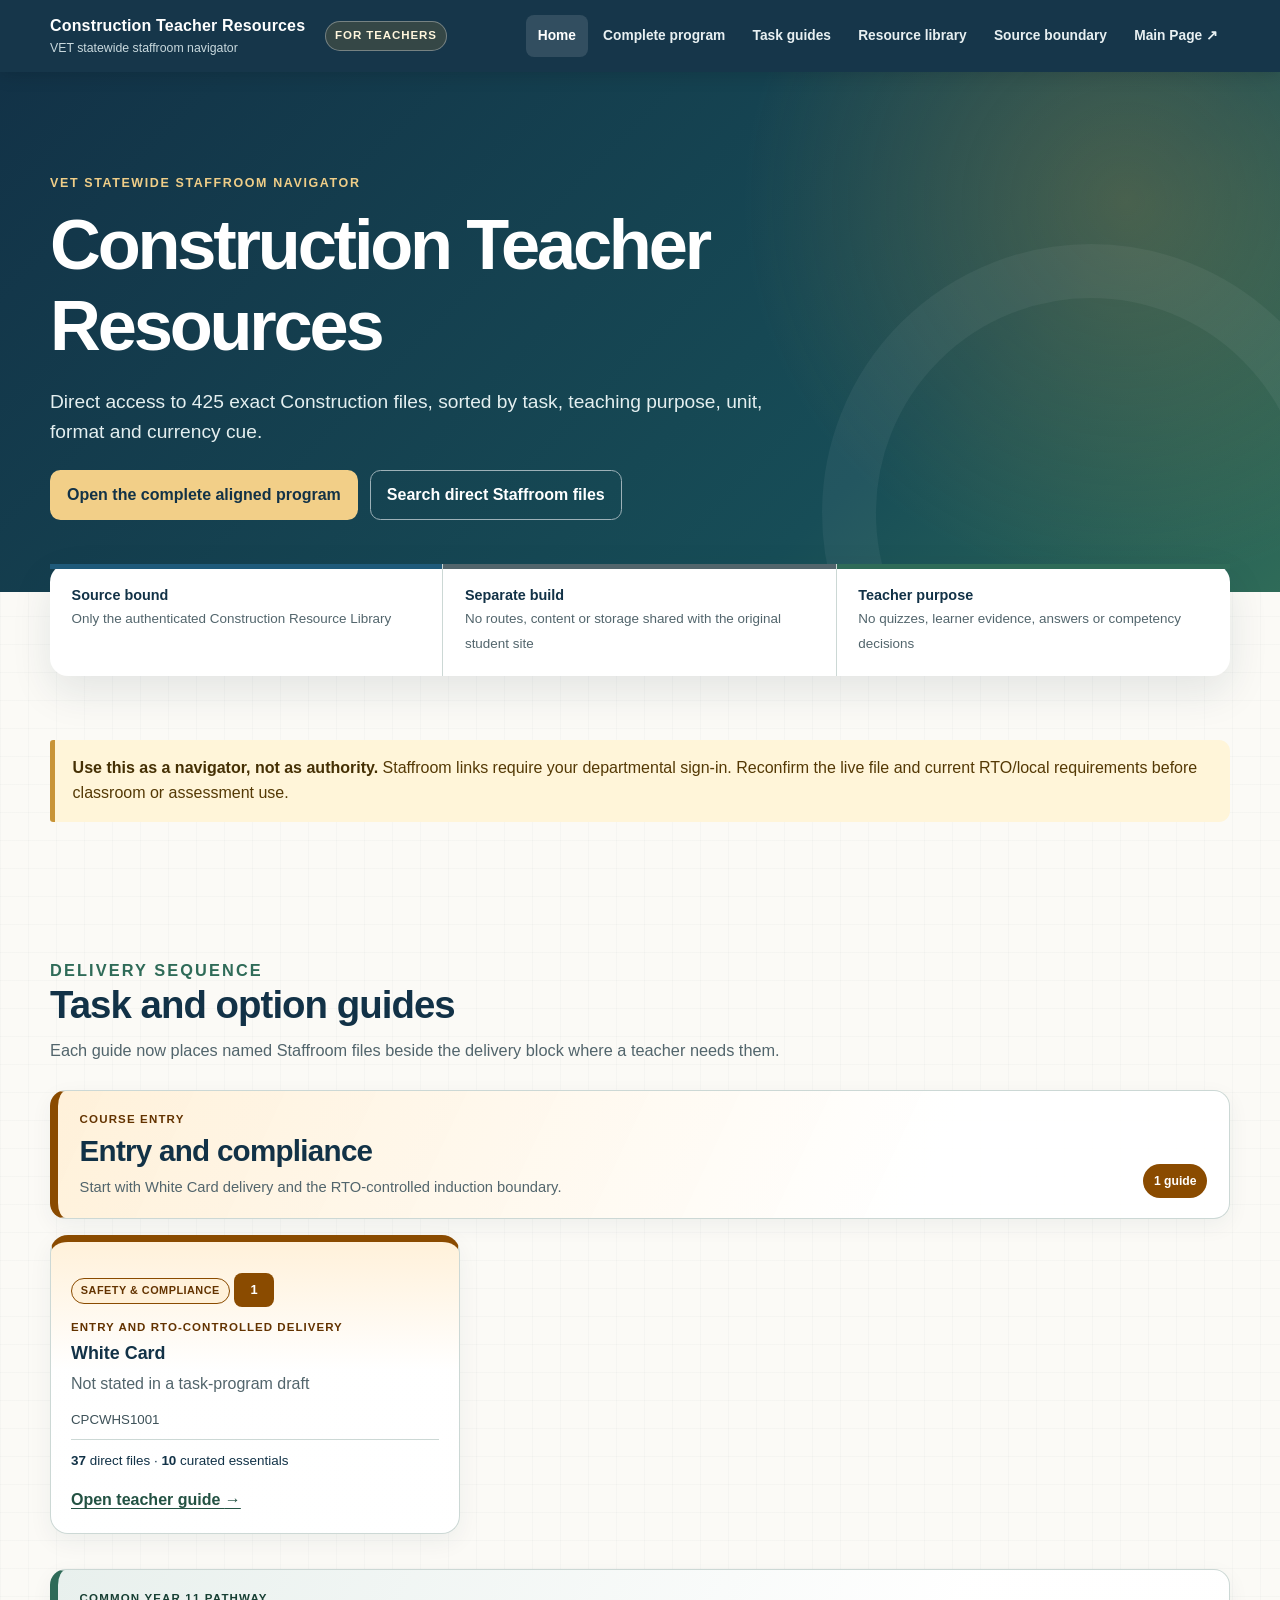
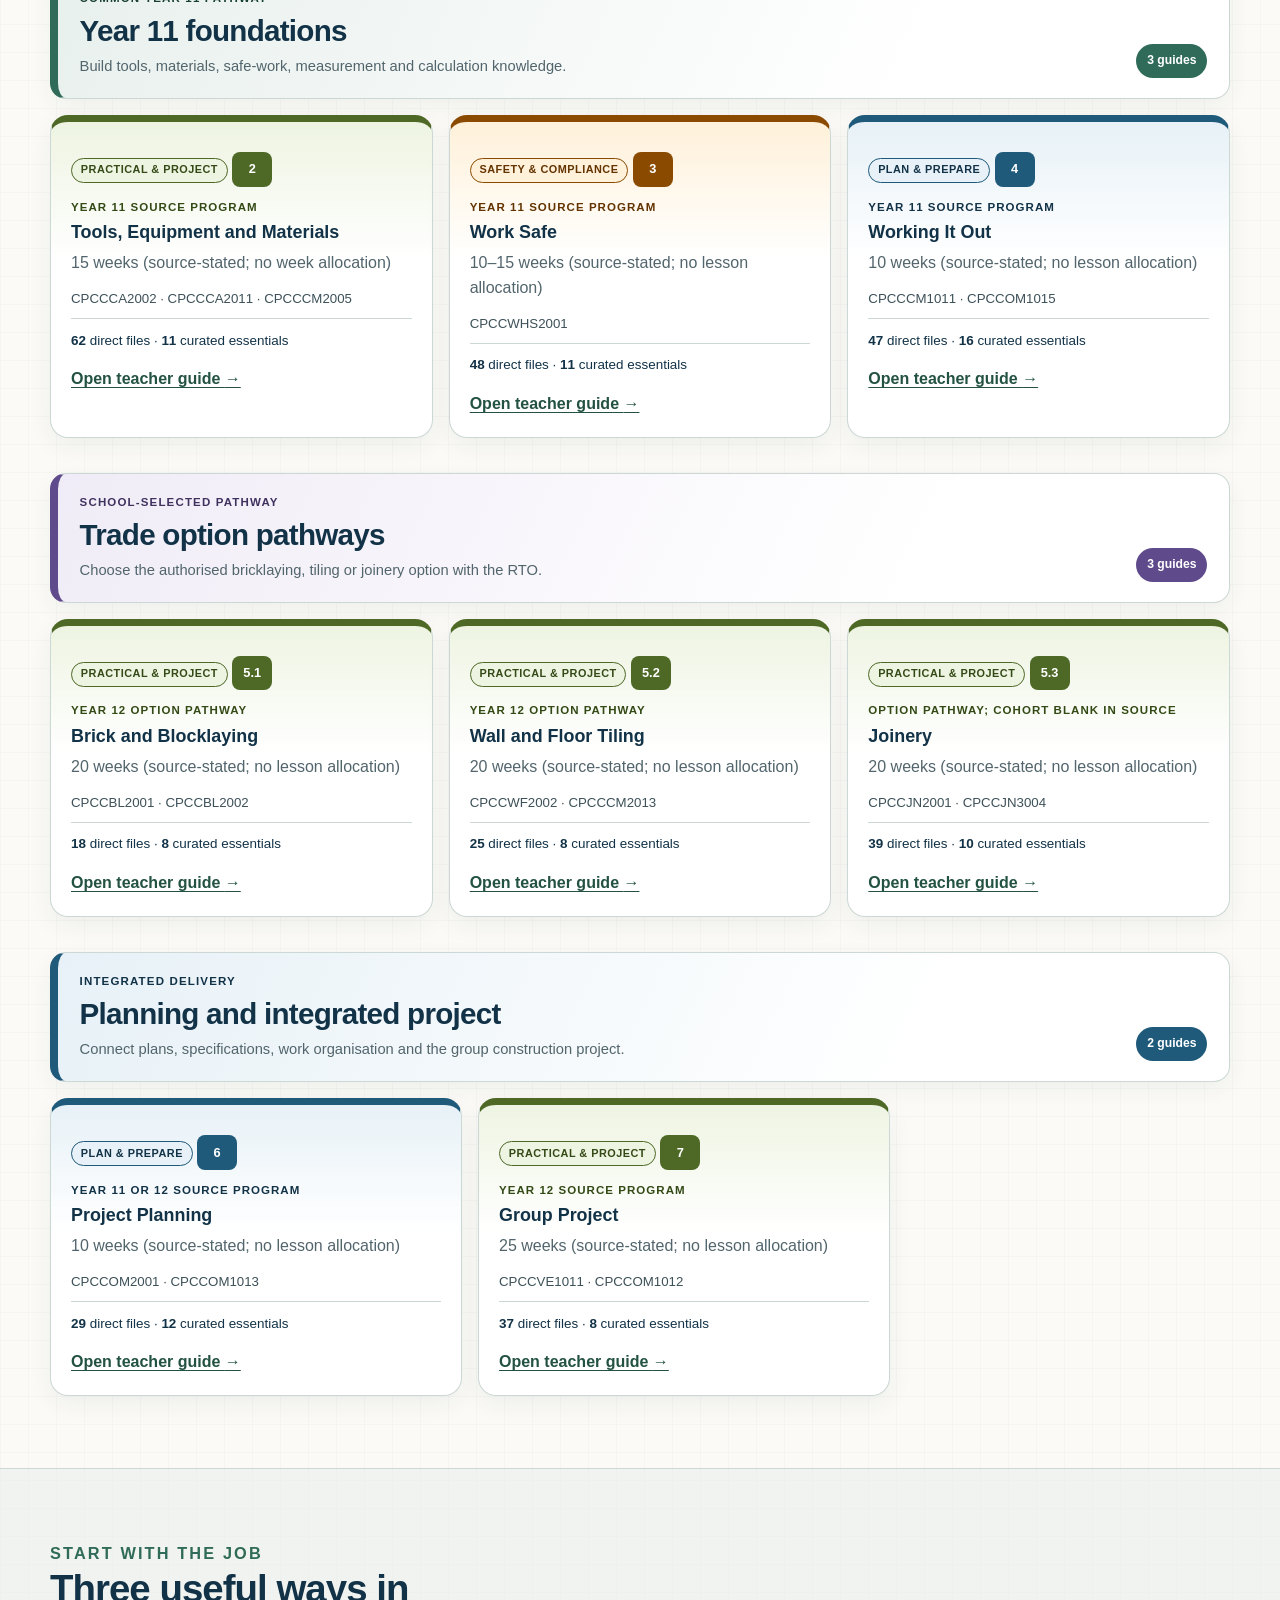
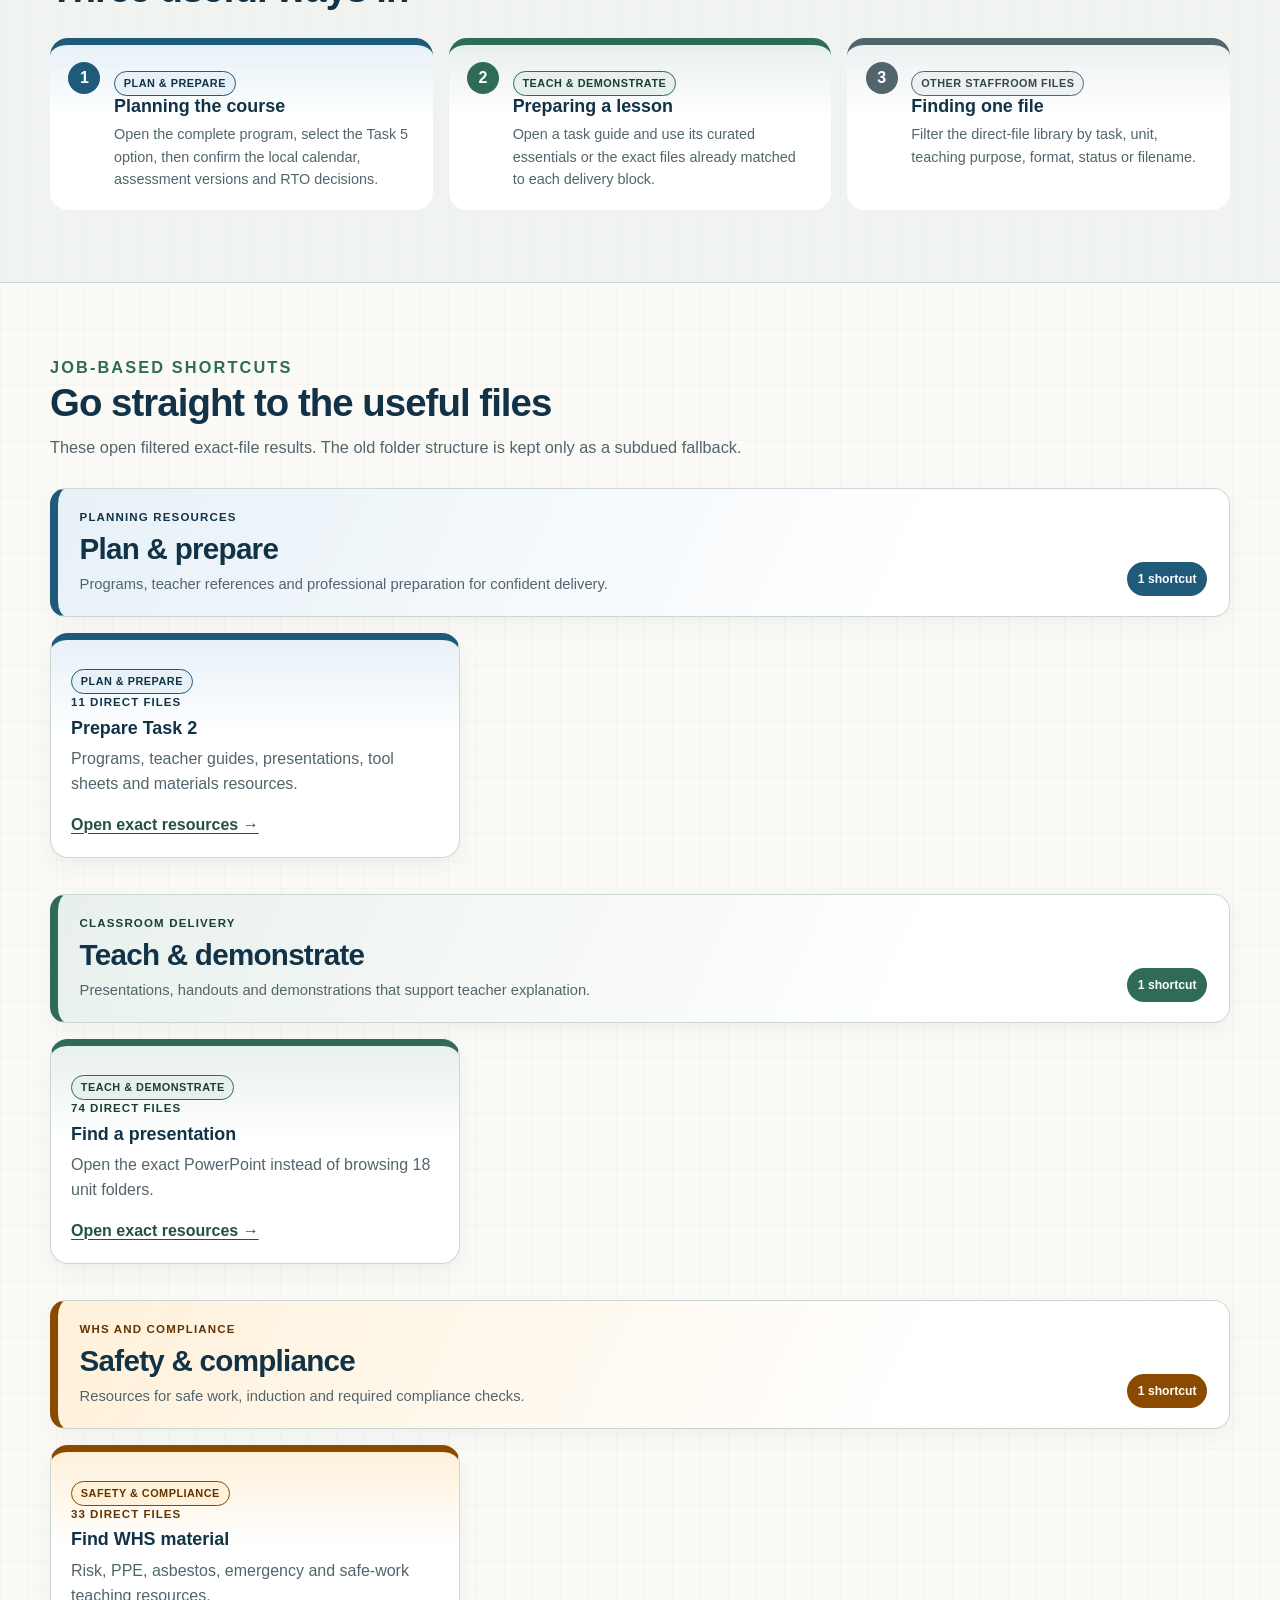
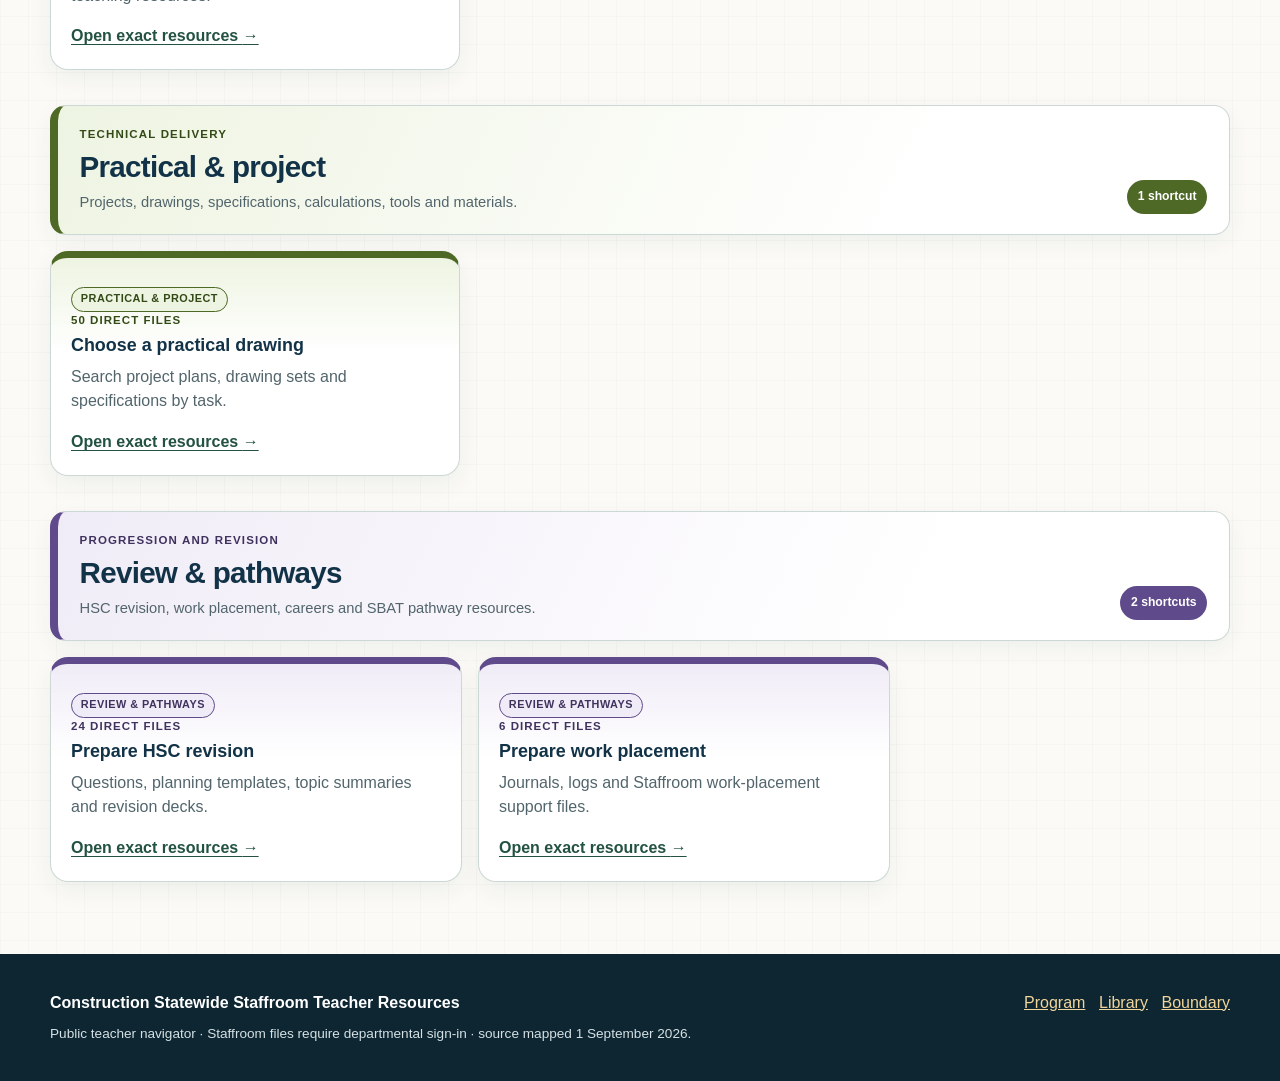
==== commit b9238893: "Prepare Construction teacher navigator for public Pages" ====
--- a/index.html
+++ b/index.html
@@ -3,7 +3,7 @@
 <head>
   <meta charset="utf-8">
   <meta name="viewport" content="width=device-width, initial-scale=1">
-  <meta name="description" content="Teacher-only navigator for Construction resources held in the VET statewide staffroom.">
+  <meta name="description" content="Teacher-facing navigator for Construction resources held in the VET statewide staffroom.">
   <title>Construction Statewide Staffroom Teacher Resources</title>
   <link rel="icon" href="assets/favicon.svg" type="image/svg+xml">
   <link rel="stylesheet" href="assets/styles.css">
@@ -16,7 +16,7 @@
   <header class="site-header">
     <div class="header-inner">
       <a class="brand" href="index.html"><strong>Construction Teacher Resources</strong><span>VET statewide staffroom navigator</span></a>
-      <span class="staff-chip">Teachers only</span>
+      <span class="staff-chip">For teachers</span>
       <nav class="desktop-nav" aria-label="Primary"><a data-nav="home" href="index.html">Home</a><a data-nav="program" href="program.html">Complete program</a><a data-nav="tasks" href="task.html">Task guides</a><a data-nav="library" href="library.html">Resource library</a><a data-nav="sources" href="sources.html">Source boundary</a><a href="https://stevencowell.github.io/Main-Page/">Main Page ↗</a></nav>
       <details class="mobile-nav"><summary>Menu</summary><nav aria-label="Mobile"><a data-nav="home" href="index.html">Home</a><a data-nav="program" href="program.html">Complete program</a><a data-nav="tasks" href="task.html">Task guides</a><a data-nav="library" href="library.html">Resource library</a><a data-nav="sources" href="sources.html">Source boundary</a><a href="https://stevencowell.github.io/Main-Page/">Main Page ↗</a></nav></details>
     </div>
@@ -29,6 +29,6 @@
     <section class="section alt"><div class="section-inner"><div class="section-heading"><p class="eyebrow" style="color:var(--teal)">Start with the job</p><h2>Three useful ways in</h2></div><div class="steps"><article class="step" data-category="planning"><p class="card-category-label">Plan &amp; prepare</p><h3>Planning the course</h3><p>Open the complete program, select the Task 5 option, then confirm the local calendar, assessment versions and RTO decisions.</p></article><article class="step" data-category="teaching"><p class="card-category-label">Teach &amp; demonstrate</p><h3>Preparing a lesson</h3><p>Open a task guide and use its curated essentials or the exact files already matched to each delivery block.</p></article><article class="step" data-category="reference"><p class="card-category-label">Other Staffroom files</p><h3>Finding one file</h3><p>Filter the direct-file library by task, unit, teaching purpose, format, status or filename.</p></article></div></div></section>
     <section class="section"><div class="section-inner"><div class="section-heading"><p class="eyebrow" style="color:var(--teal)">Job-based shortcuts</p><h2>Go straight to the useful files</h2><p>These open filtered exact-file results. The old folder structure is kept only as a subdued fallback.</p></div><div id="resource-grid" class="category-stack"></div></div></section>
   </main>
-  <footer class="site-footer"><div class="footer-inner"><div><strong>Construction Statewide Staffroom Teacher Resources</strong><p>Local candidate · source mapped 1 September 2026 · supplementary teacher navigation only.</p></div><nav aria-label="Footer"><a href="program.html">Program</a><a href="library.html">Library</a><a href="sources.html">Boundary</a></nav></div></footer>
+  <footer class="site-footer"><div class="footer-inner"><div><strong>Construction Statewide Staffroom Teacher Resources</strong><p>Public teacher navigator · Staffroom files require departmental sign-in · source mapped 1 September 2026.</p></div><nav aria-label="Footer"><a href="program.html">Program</a><a href="library.html">Library</a><a href="sources.html">Boundary</a></nav></div></footer>
 </body>
 </html>
